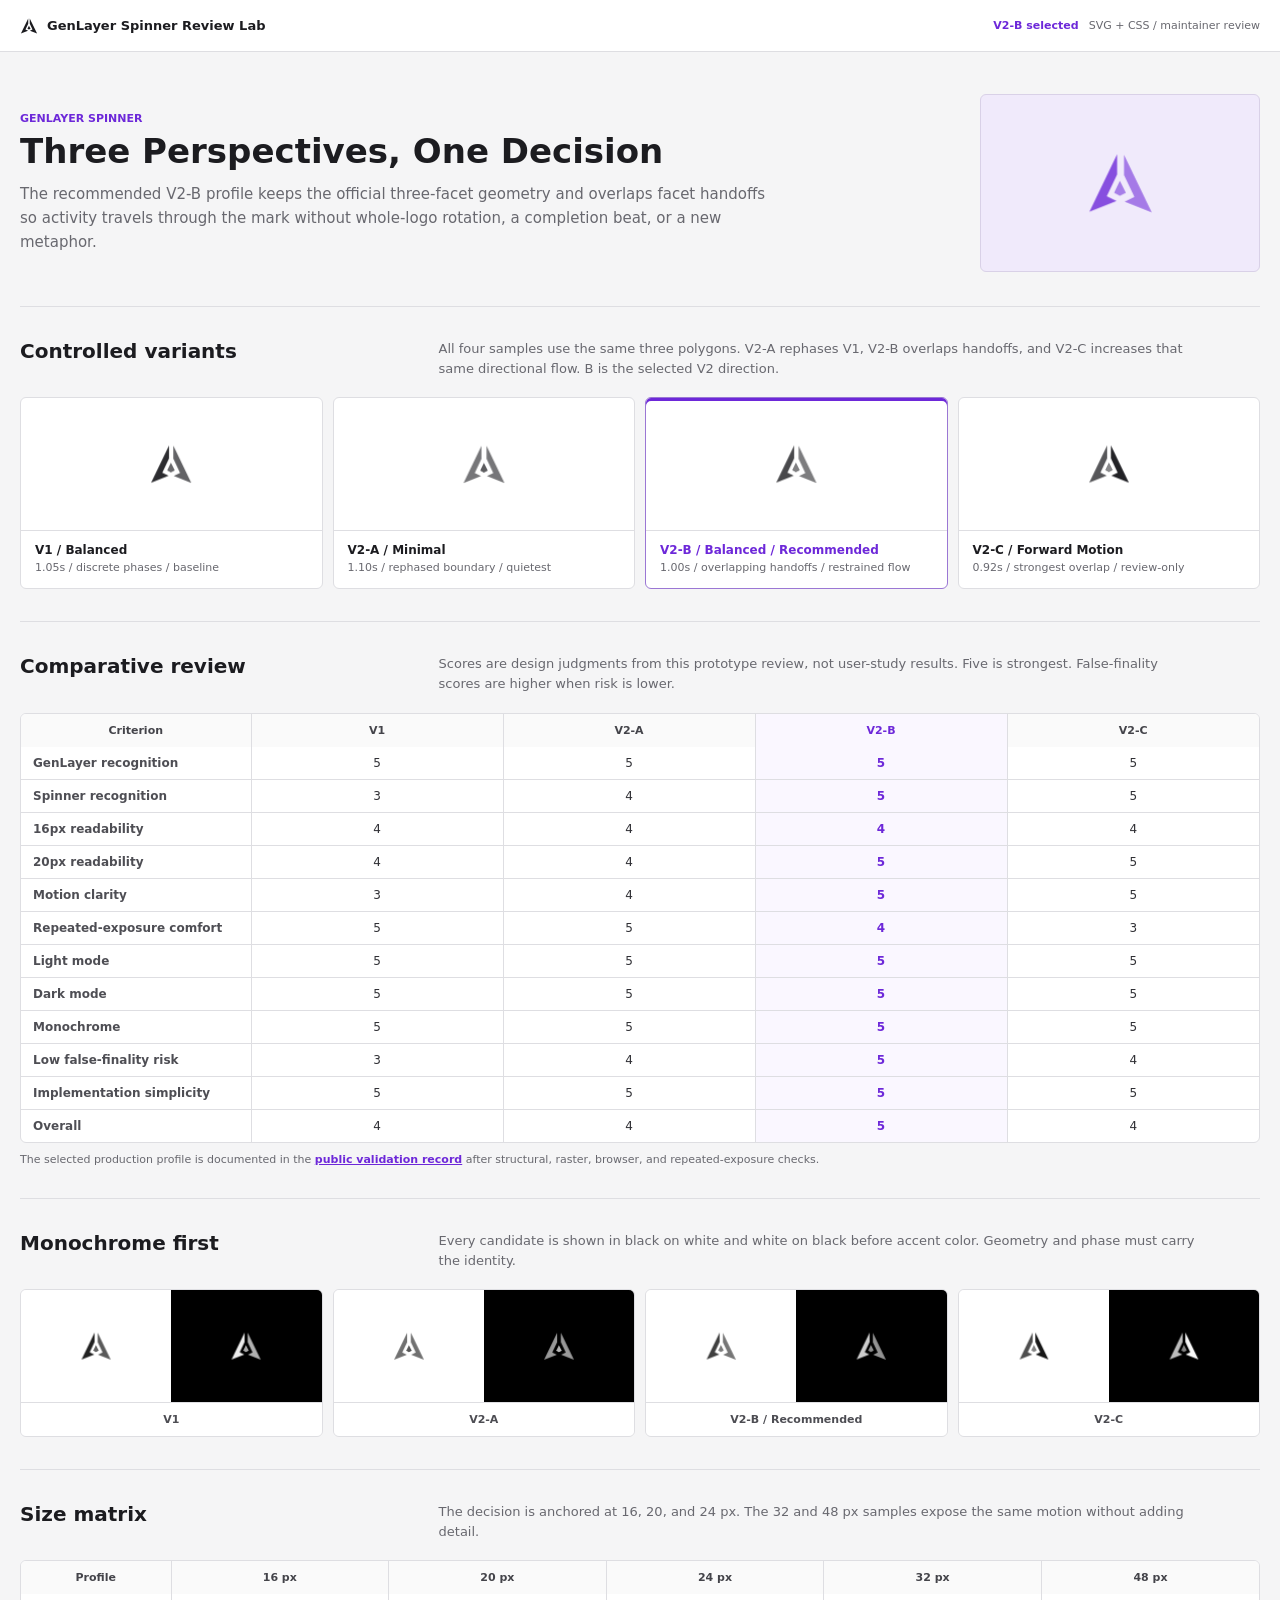
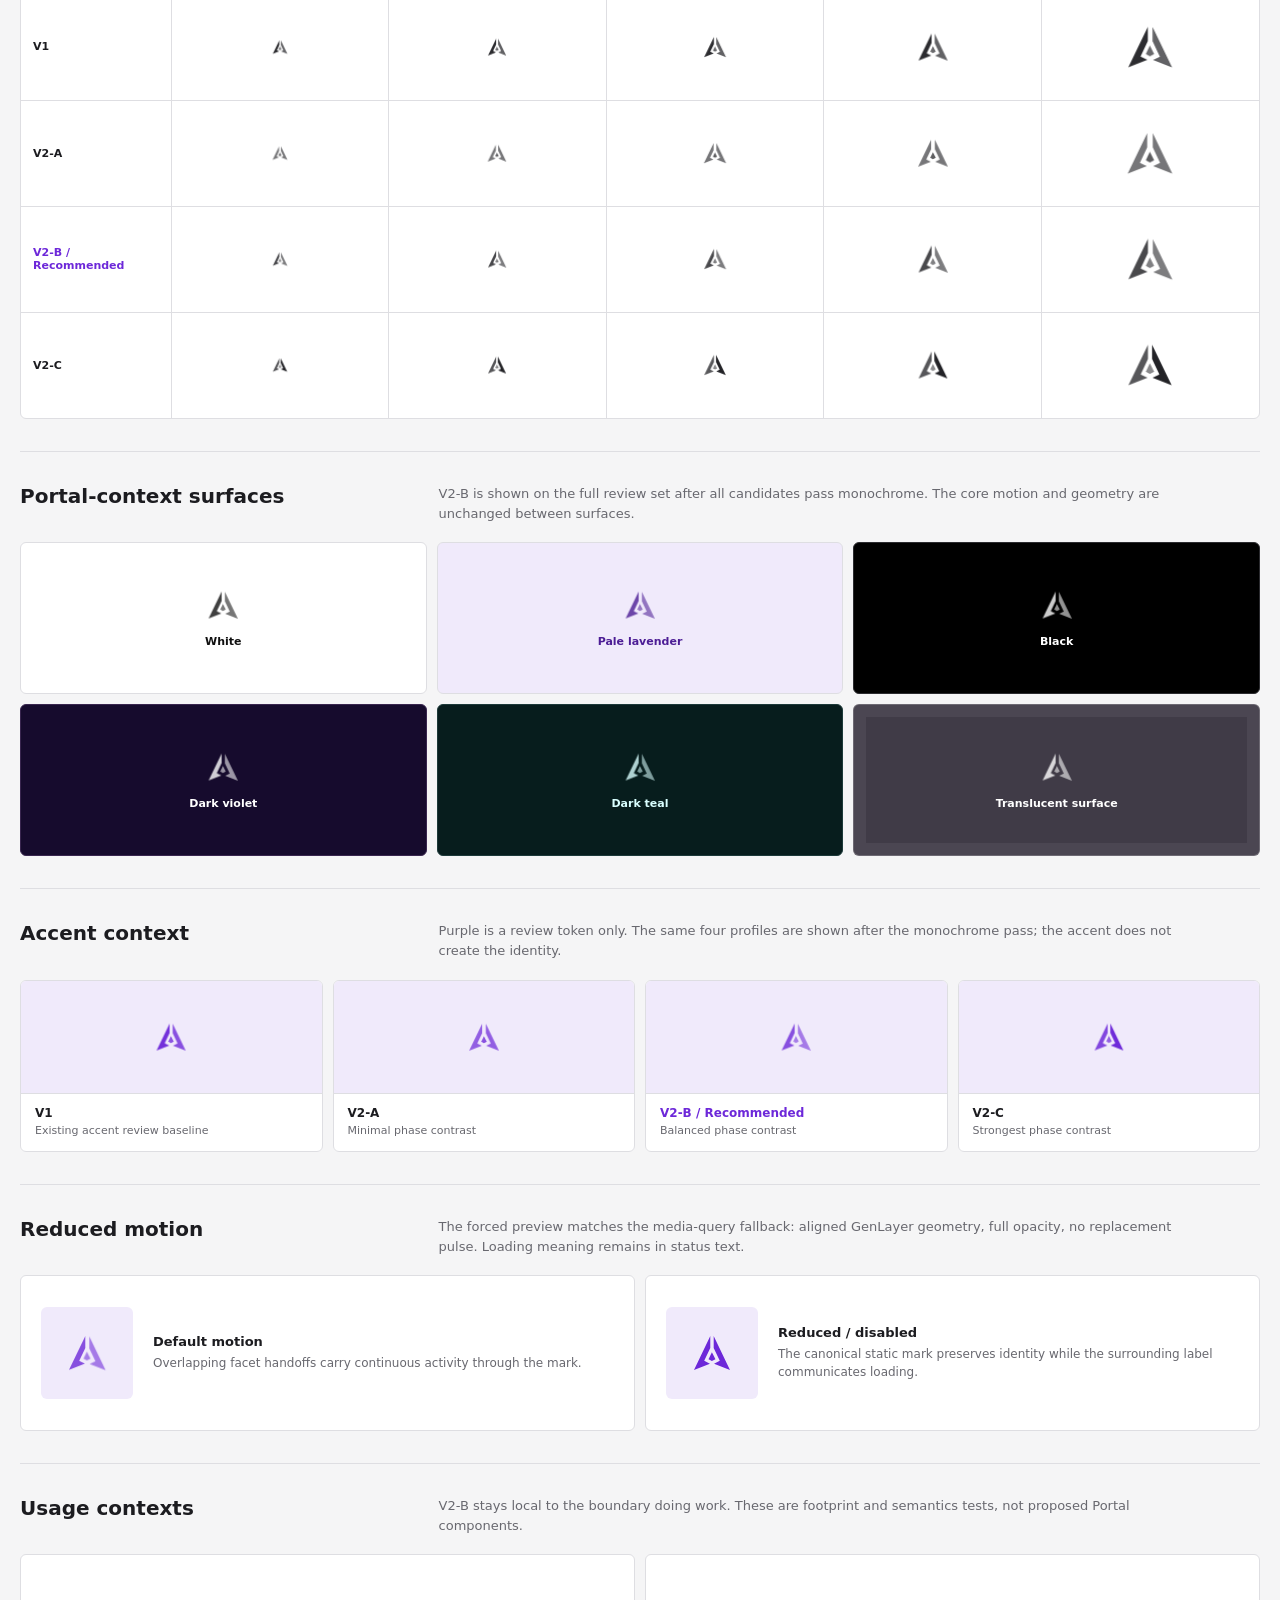
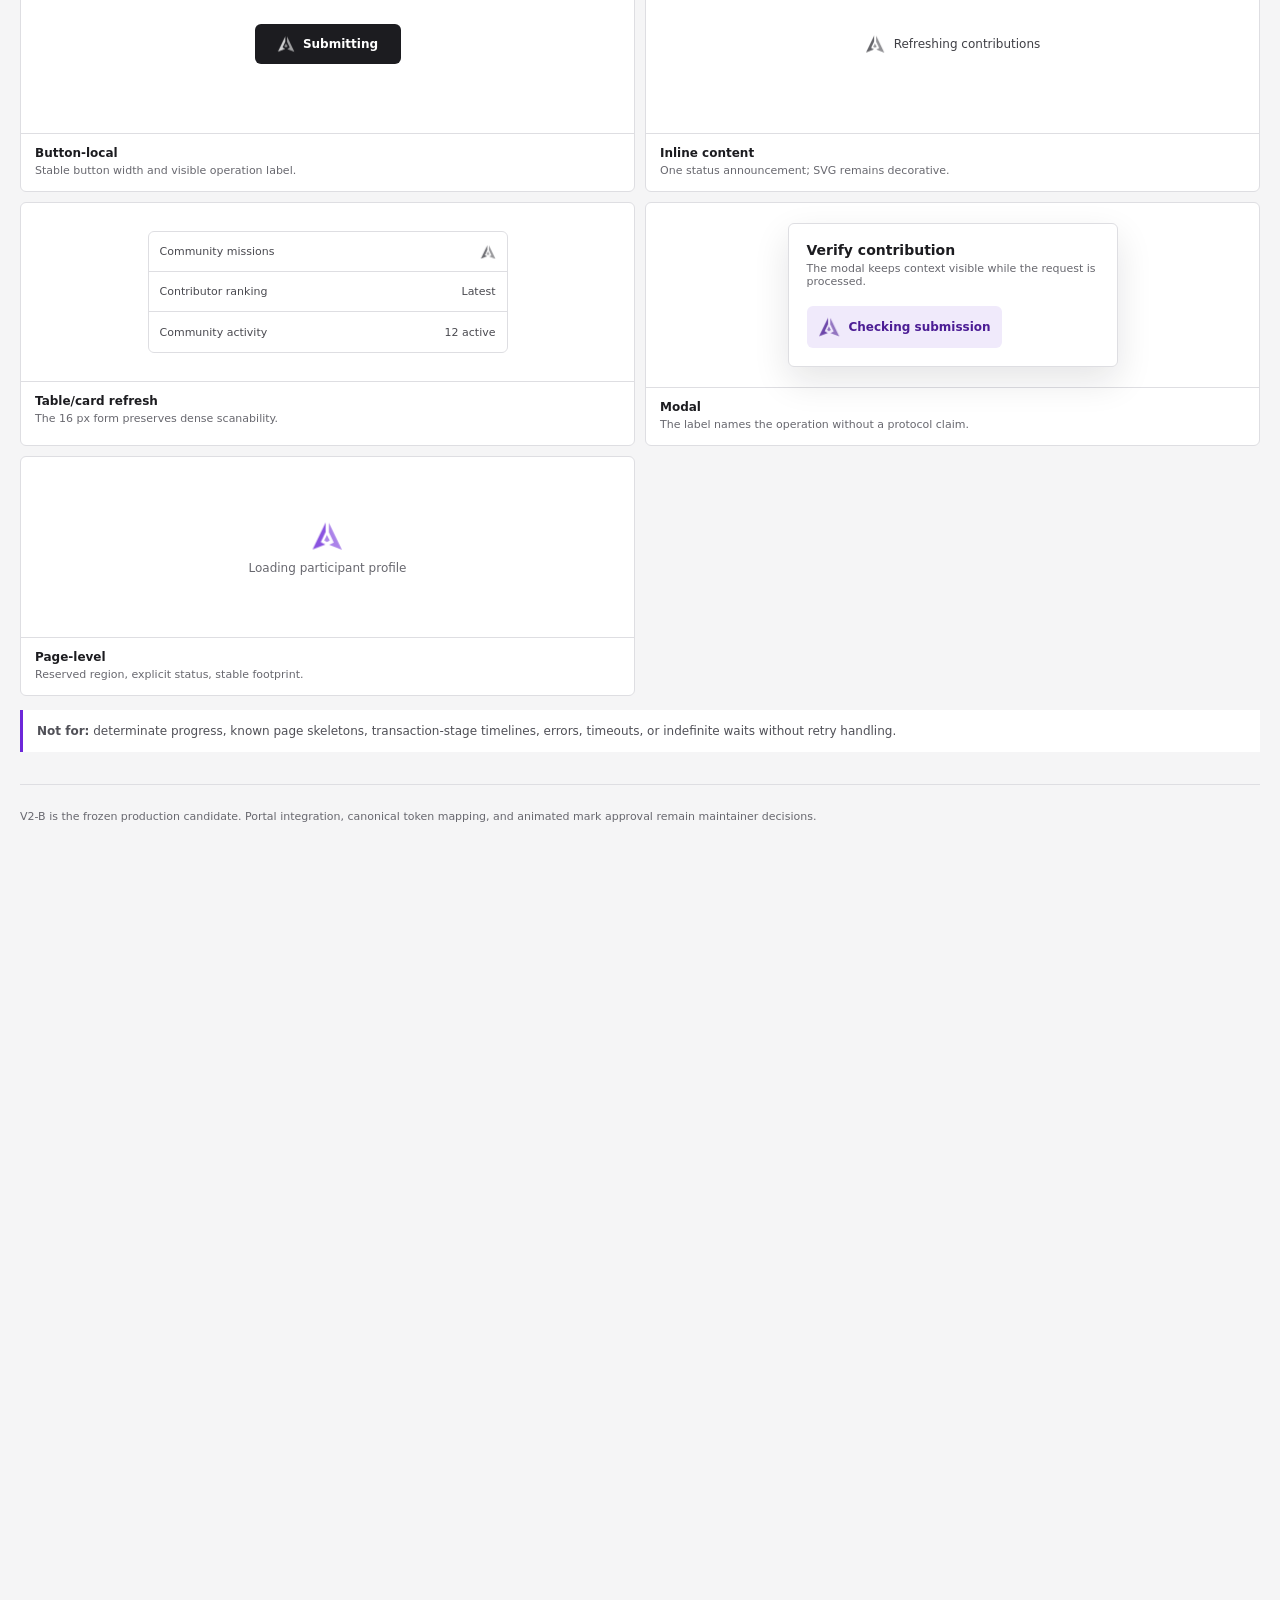
==== index.html @ 19357db8 "docs: add public spinner demo and polish README" ====
<!doctype html>
<html lang="en">
  <head>
    <meta charset="UTF-8" />
    <meta name="viewport" content="width=device-width, initial-scale=1.0" />
    <meta http-equiv="refresh" content="0; url=./demo/" />
    <link rel="canonical" href="https://unifyweb3.github.io/genlayer-spinner/demo/" />
    <title>GenLayer Spinner Review Lab</title>
  </head>
  <body>
    <p><a href="./demo/">Open the GenLayer Spinner review lab</a></p>
  </body>
</html>
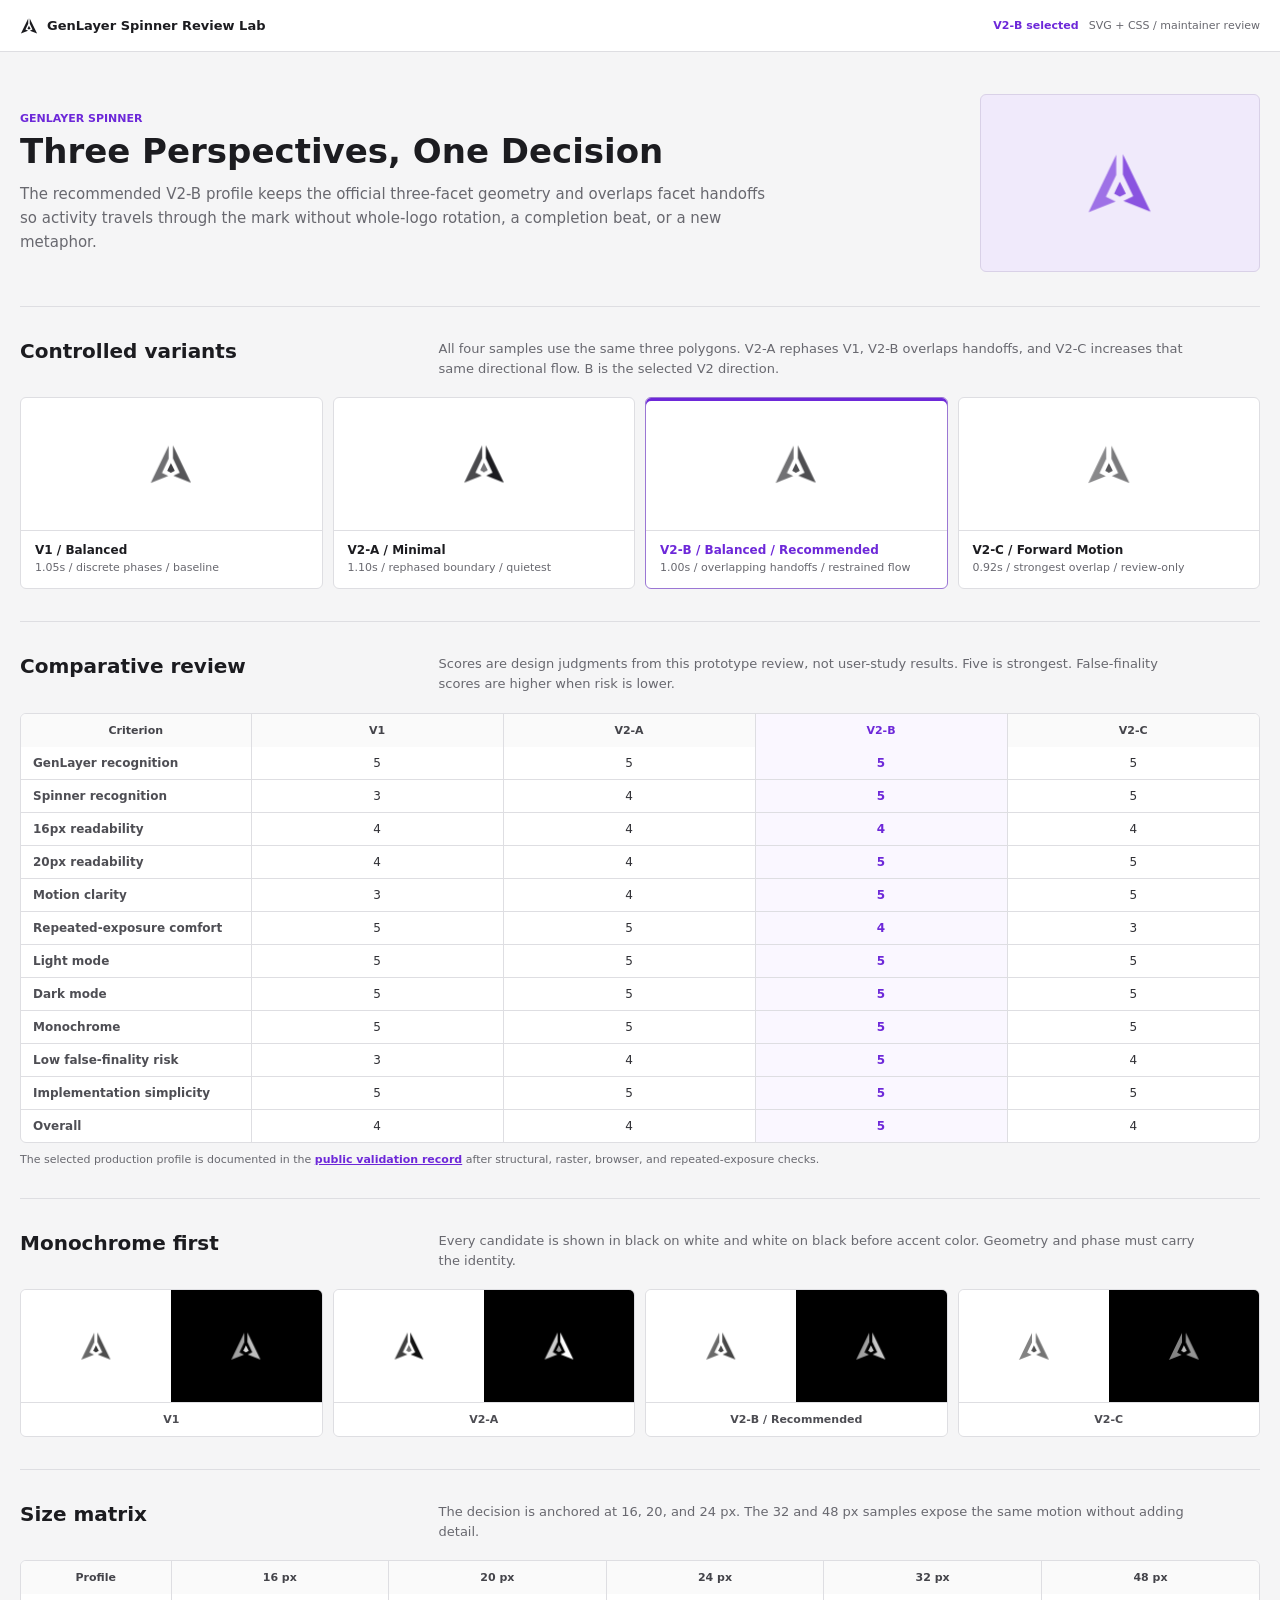
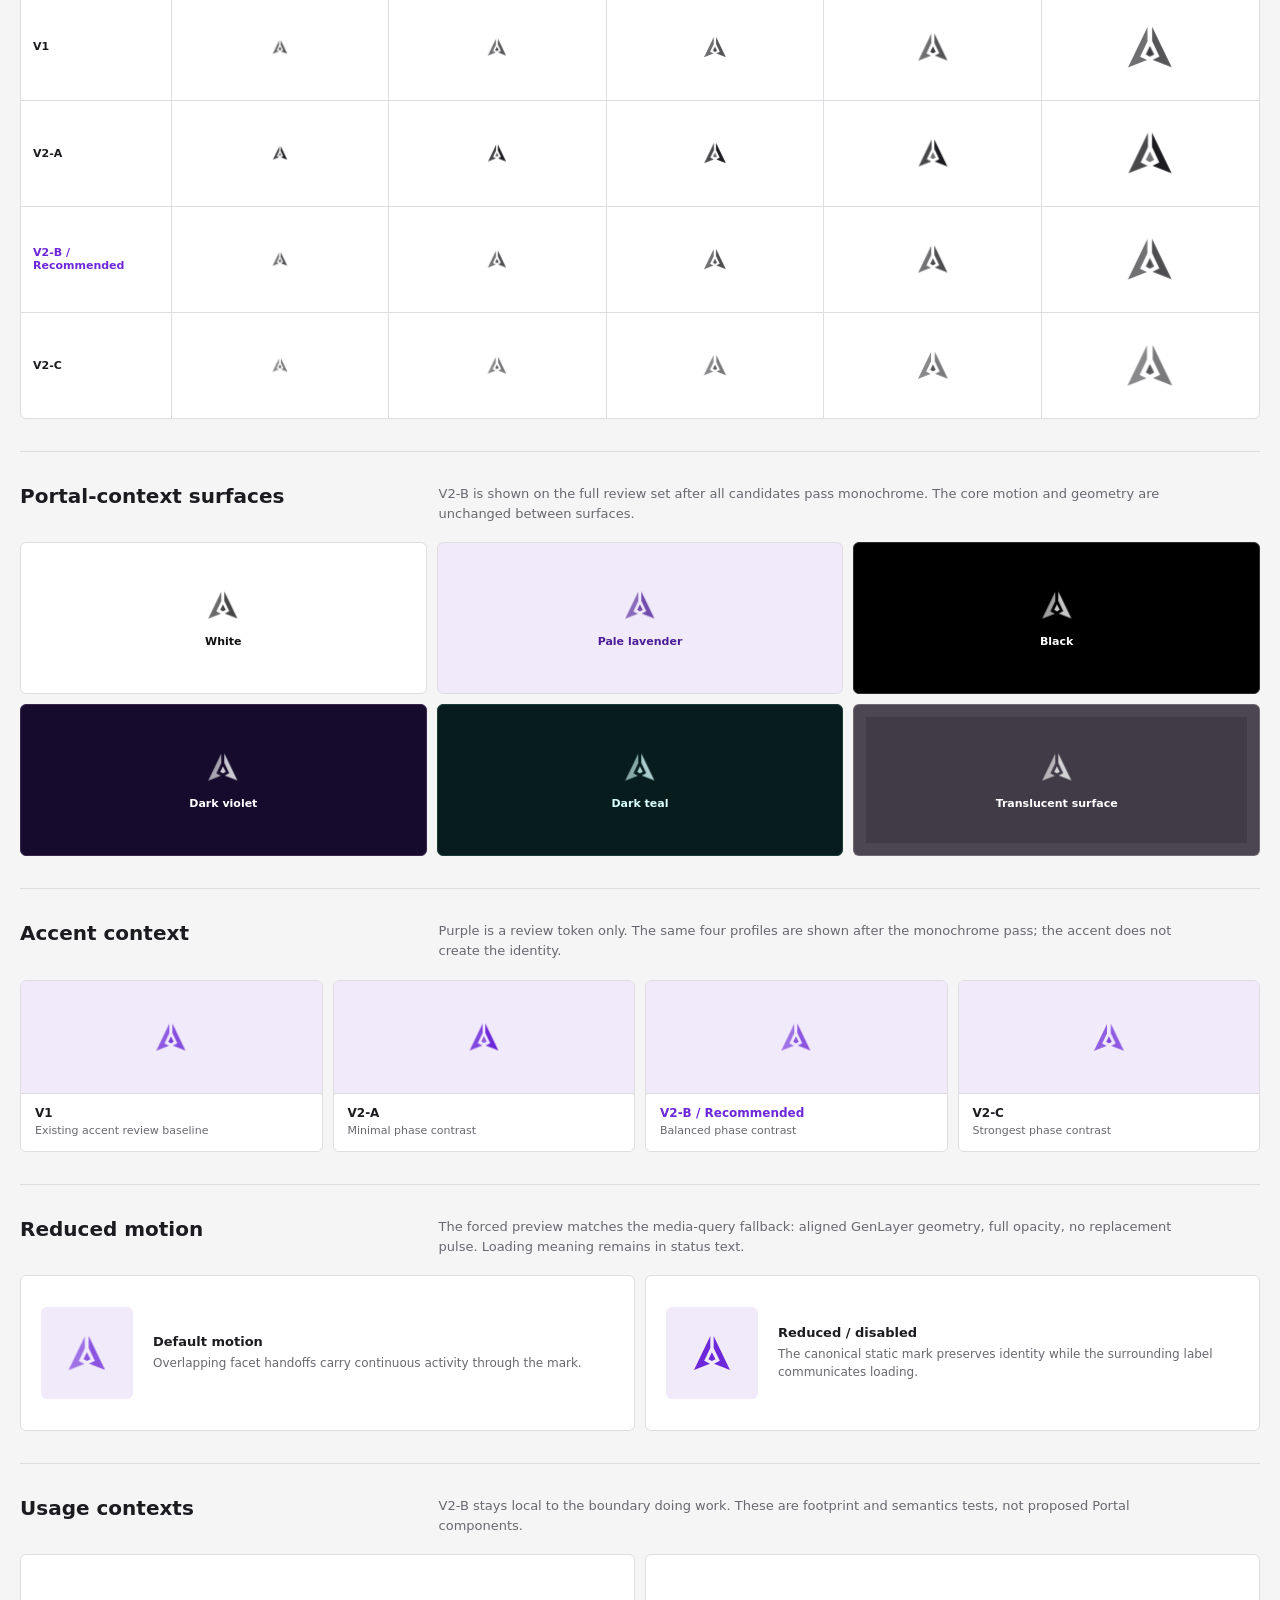
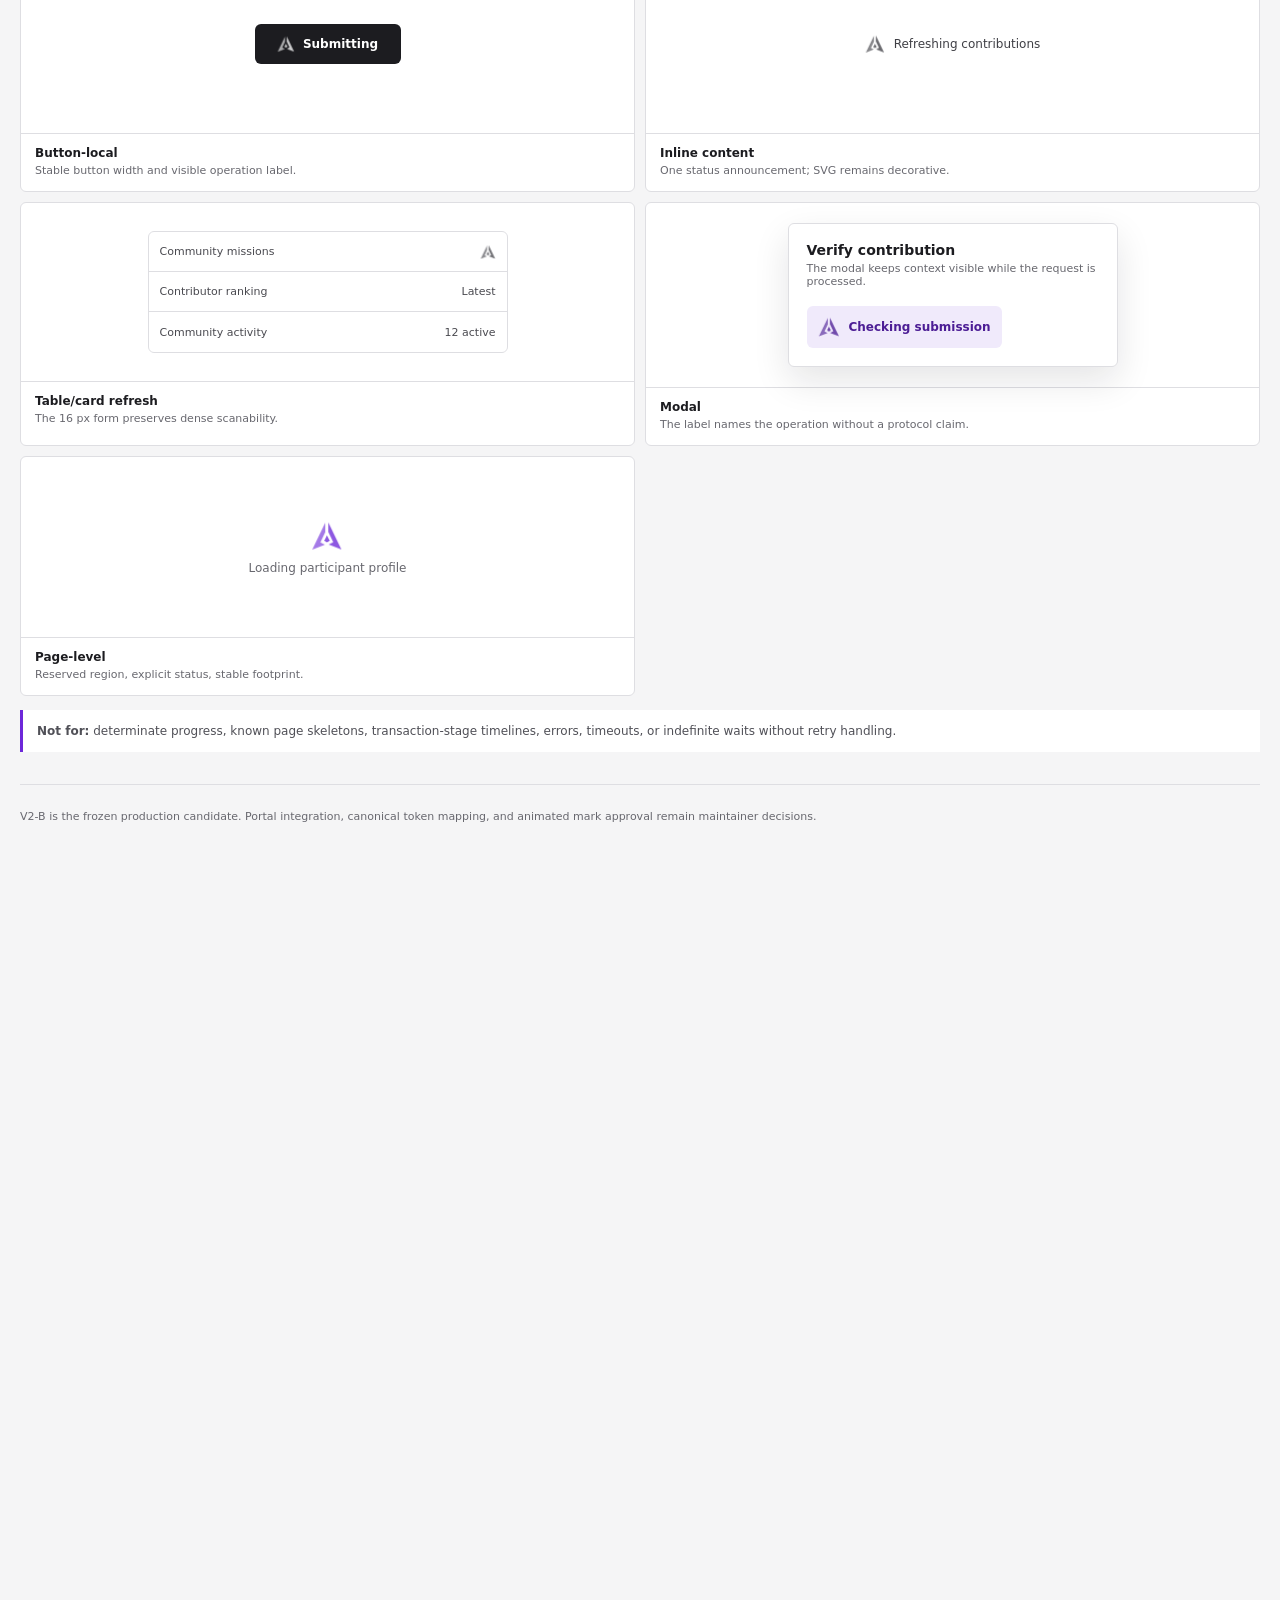
==== commit 2f222fc5: "fix: use spinner asset for Pages favicon" ====
--- a/index.html
+++ b/index.html
@@ -4,6 +4,7 @@
     <meta charset="UTF-8" />
     <meta name="viewport" content="width=device-width, initial-scale=1.0" />
     <meta http-equiv="refresh" content="0; url=./demo/" />
+    <link rel="icon" href="./genlayer-spinner.svg" type="image/svg+xml" />
     <link rel="canonical" href="https://unifyweb3.github.io/genlayer-spinner/demo/" />
     <title>GenLayer Spinner Review Lab</title>
   </head>
